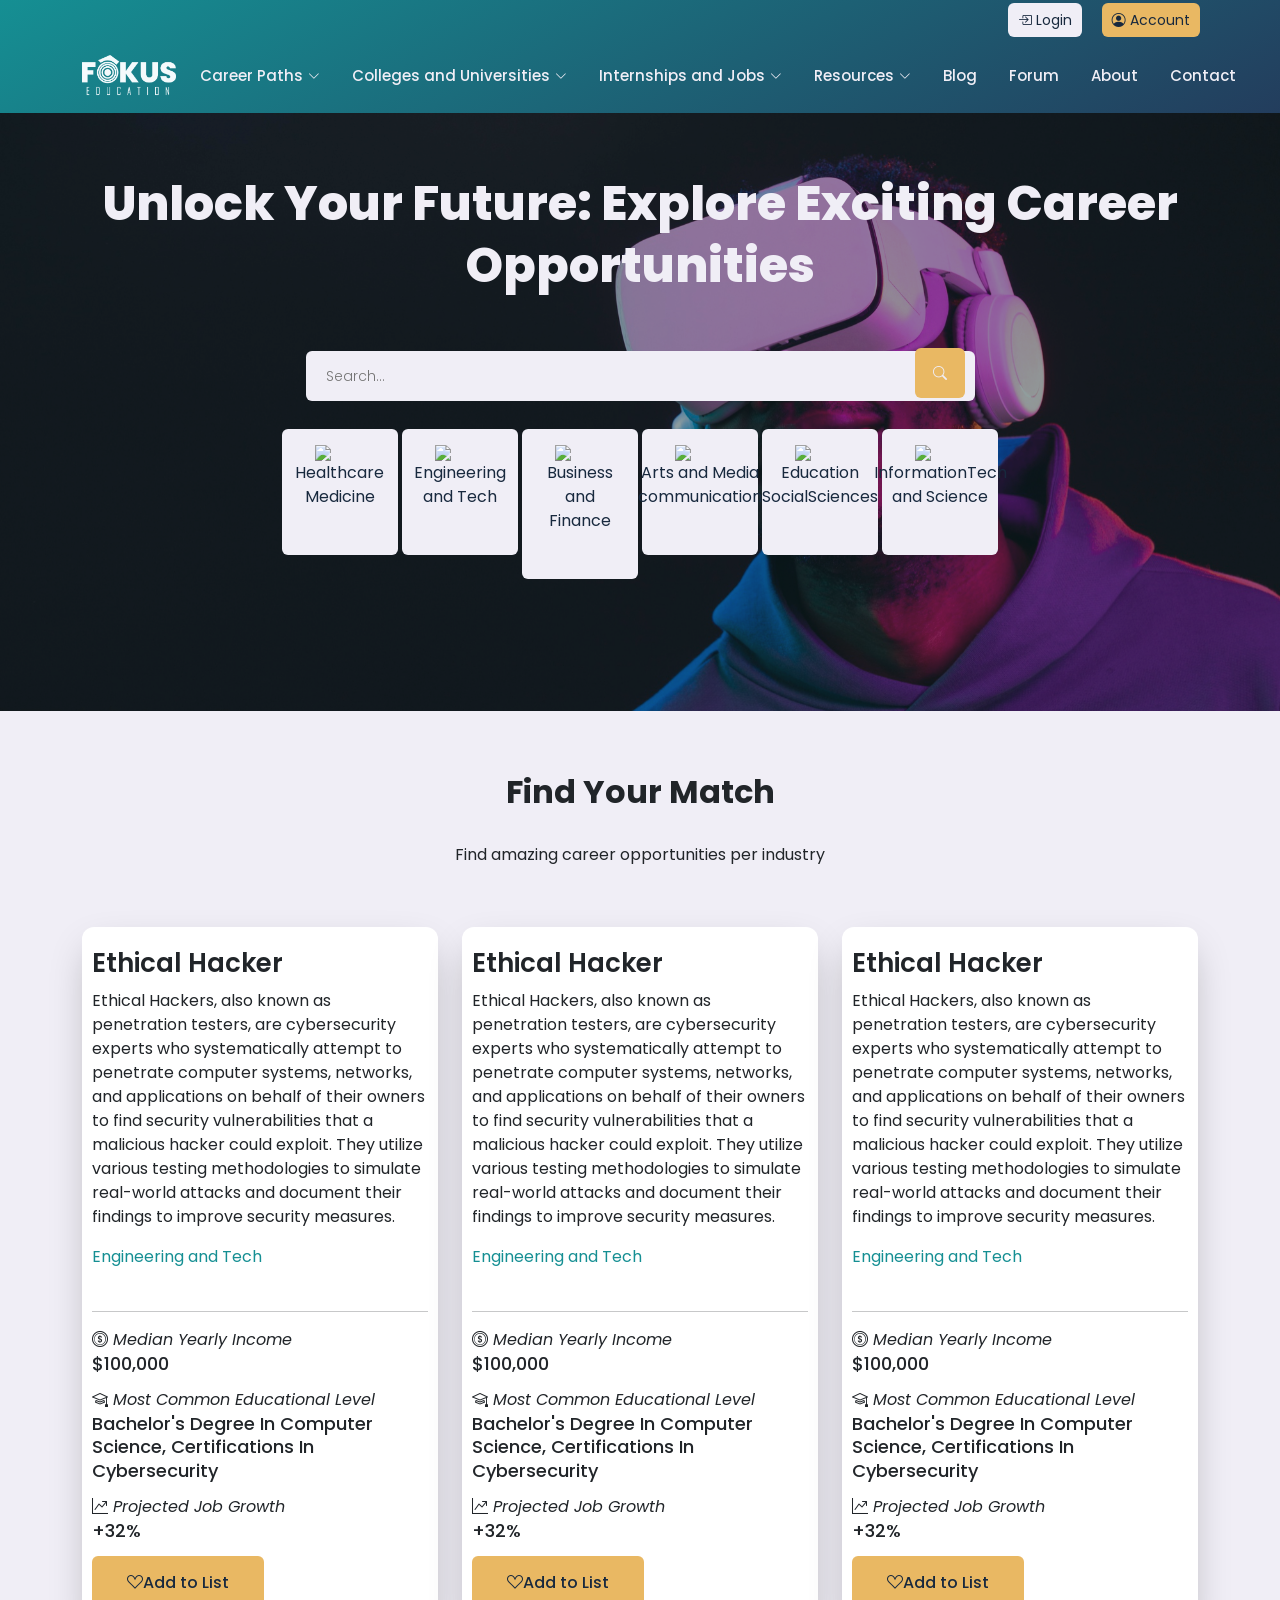
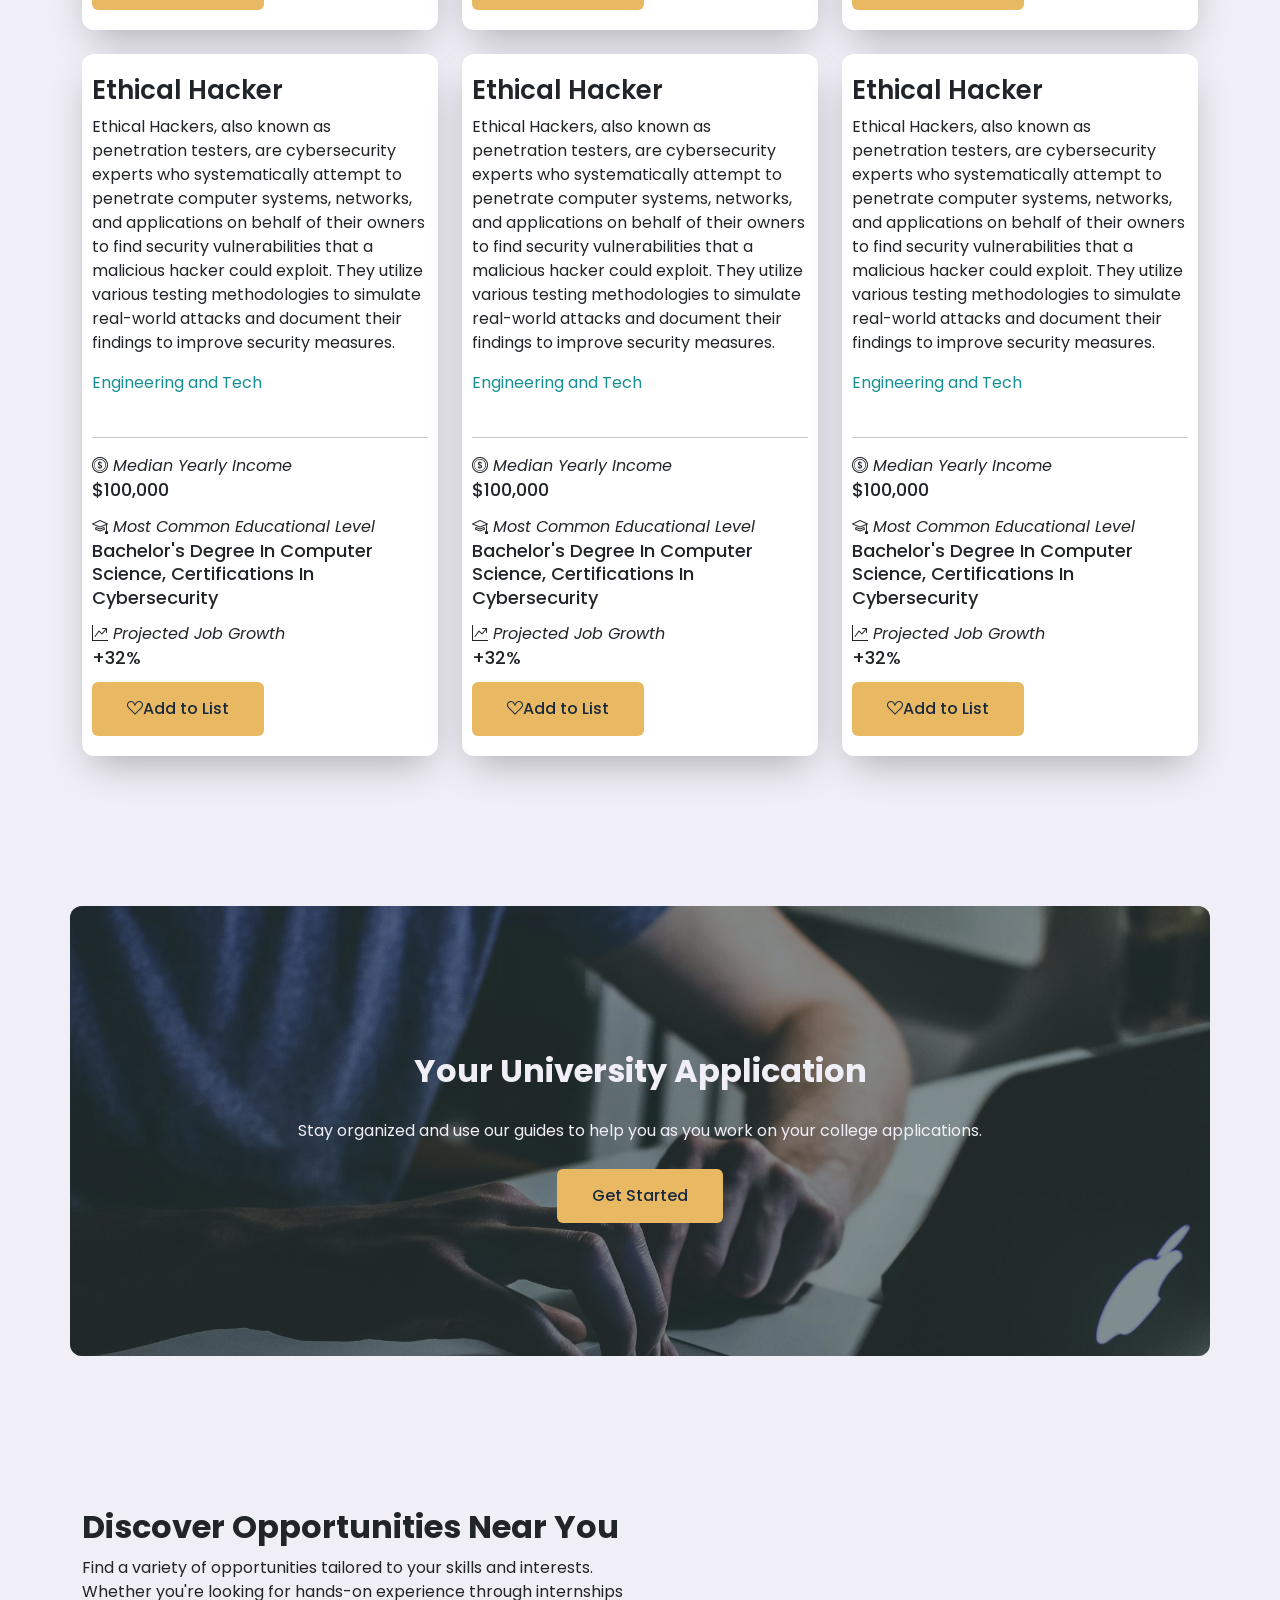
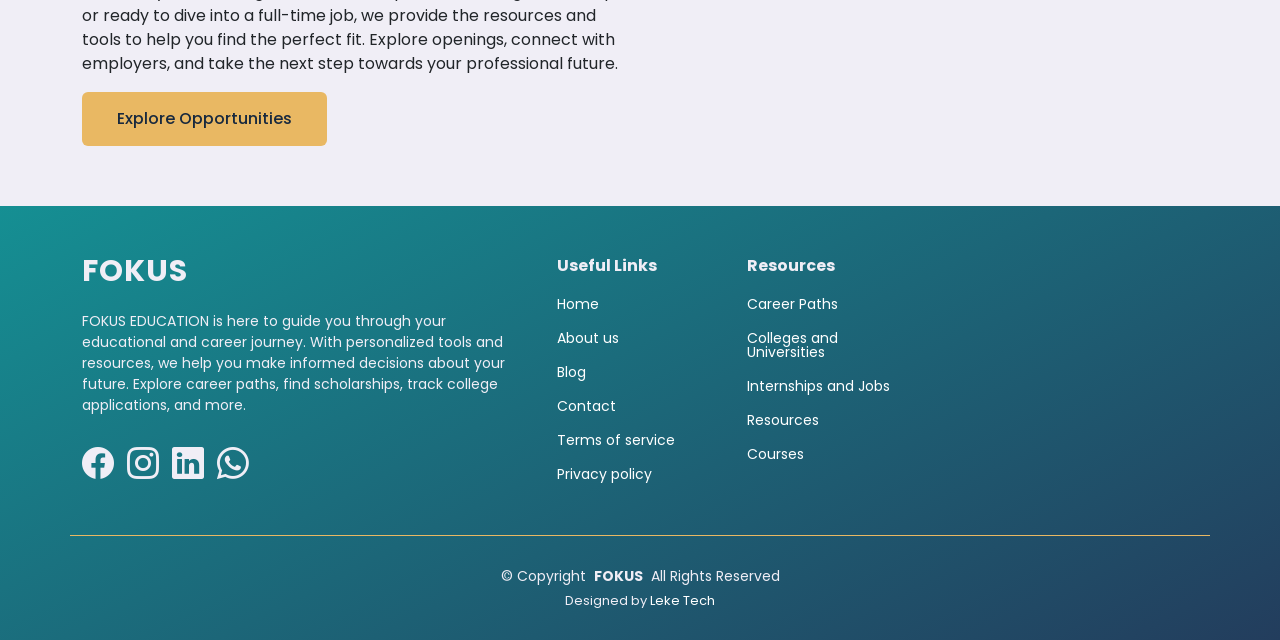
==== fokus-edu/explore-career-paths.html @ d3123083 "Add files via upload" ====
<!doctype html>
<html lang="en">
  <head>
    <meta charset="utf-8">
    <meta name="viewport" content="width=device-width, initial-scale=1">
    <title>Explore Careers - Fokus Education</title>
    <link href="https://cdn.jsdelivr.net/npm/bootstrap@5.2.3/dist/css/bootstrap.min.css" rel="stylesheet" integrity="sha384-rbsA2VBKQhggwzxH7pPCaAqO46MgnOM80zW1RWuH61DGLwZJEdK2Kadq2F9CUG65" crossorigin="anonymous">

    <!-- Option 1: Include in HTML -->
    <link rel="stylesheet" href="https://cdn.jsdelivr.net/npm/bootstrap-icons@1.3.0/font/bootstrap-icons.css">

     <!-- Favicons -->
    <link href="assets/img/favicon.png" rel="icon">

     <!-- Main CSS File -->
    <link href="assets/css/main.css" rel="stylesheet">

  </head>
  <body class="index-page">
    <header  class=" header">

        <div class="topbar container ">
            
              <div class="top-menu d-none d-md-flex align-items-center">
                <a href="login.html" class="login"><i class="bi bi bi-box-arrow-in-right"></i> Login</a>
                <a href="login.html" class="account"><i class="bi bi-person-circle"></i> Account</a>
              </div>
            
        </div><!-- End Top Bar -->

        <div class="branding d-flex align-items-center">
            <div class="container d-flex align-items-center position-relative justify-content-between ">
                <a class="navbar-brand logo" href="index.html">
                    <img src="assets/img/logo.png" alt="Logo"   class="d-inline-block align-text-top"> 
                </a>

                <nav id="navmenu" class="navmenu">
                    <ul>
                      <li class="dropdown"><a href="career-paths.html"><span>Career Paths</span> <i class="bi bi-chevron-down toggle-dropdown"></i></a>
                        <ul>
                          <li class="dropdown"><a href="explore-career-paths.html"><span>Explore Careers</span></a>
                           
                          </li>
                          <li class="dropdown"><a href="career-assesment.html"><span>Personalized Career Assessment</span> </a>
                            
                          </li>
          
                        </ul>
                      </li>
          
                      <li class="dropdown"><a href="universities.html"><span>Colleges and Universities</span> <i class="bi bi-chevron-down toggle-dropdown"></i></a>
                        <ul>
                          <li class="dropdown"><a href="search-universities.html"><span>Search Universities</span></a>
                          </li>
                          <li class="dropdown"><a href="uni-planing.html"><span>University Planning</span> </a>
                          </li>
                          <li class="dropdown"><a href="#"><span>University Quiz</span> <i class="bi bi-chevron-down toggle-dropdown"></i></a>
                          </li>
                        </ul>
                      </li>
                      
                      <li class="dropdown"><a href="internships-jobs.html"><span>Internships and Jobs</span> <i class="bi bi-chevron-down toggle-dropdown"></i></a>
                        <ul>
                          <li class="dropdown"><a href="internships.html"><span>Internship Opportunities</span> <i class="bi bi-chevron-down toggle-dropdown"></i></a>
                            <ul>
                             
                              <li><a href="#">Application Guidelines</a></li>
                              
                            </ul>
                          </li>
                          <li class="dropdown"><a href="jobs.html"><span>Job Placements</span> <i class="bi bi-chevron-down toggle-dropdown"></i></a>
                            <ul>
                              
                              <li><a href="#">Application Guidelines</a></li>
                            </ul>
                          </li>
                          <li class="dropdown"><a href="resume-builder.html"><span>Resume Building</span> <i class="bi bi-chevron-down toggle-dropdown"></i></a>
                            <ul>
                              <li><a href="resume-templates.html">Resume Templates</a></li>
                              <li><a href="#">Resume Tips</a></li>
                            </ul>
                          </li>
                          <li class="dropdown"><a href="#"><span>Cover Letter Building</span> <i class="bi bi-chevron-down toggle-dropdown"></i></a>
                            <ul>
                              <li><a href="#">Cover Letter Templates</a></li>
                              <li><a href="#">Cover Letter Tips</a></li>
                            </ul>
                          </li>
          
                        </ul>
                      </li>
          
                      <li class="dropdown"><a href="ressources.html"><span>Resources</span> <i class="bi bi-chevron-down toggle-dropdown"></i></a>
                        <ul>
                          <li class="dropdown"><a href="search-scholarships.html"><span>Scholarships</span> </a>
                           
                          </li>
                          <li class="dropdown"><a href="#"><span>Skill Development</span> <i class="bi bi-chevron-down toggle-dropdown"></i></a>
                            <ul>
                              <li><a href="#">Courses</a></li>
                              <li><a href="#">Interview Preparation</a></li>
                            </ul>
                          </li>
                          <li class="dropdown"><a href="#"><span>International Exam Support</span> <i class="bi bi-chevron-down toggle-dropdown"></i></a>
                            <ul>
                              <li><a href="#">SAT</a></li>
                              <li><a href="#">TOEFL</a></li>
                              <li><a href="#">Other Exams</a></li>
                              <li><a href="#">Preparation Ressources</a></li>
                            </ul>
                          </li>
                          <li class="dropdown"><a href="#"><span>Articles and Guides</span> <i class="bi bi-chevron-down toggle-dropdown"></i></a>
                            <ul>
                              <li><a href="#">Educational Articles</a></li>
                              <li><a href="#">Career Guides</a></li>
                            </ul>
                          </li>
                          <li><a href="#">Video Tutorials</a></li>
                          
                        </ul>
                      </li>
          
                      <li><a href="blog.html">Blog</a></li>
                      <li><a href="forum.html">Forum</a></li>
                      <li><a href="about.html">About</a></li>
                      <li><a href="contact.html">Contact</a></li>
                    </ul>
                    <i class="mobile-nav-toggle d-xl-none bi bi-list"></i>
                  </nav>
            </div>
        </div>
         
    </header>

    <main class="main">
        <section class="other-hero-section">
            <div class="container">
                <h1>Unlock Your Future: Explore Exciting Career Opportunities</h1>
                 <!-- search -->
              <div class="container mt-4"> 
                <div class="row d-flex justify-content-center "> 
                  <div class="col-md-9"> 
                    <div class=" p-4 mt-3"> 
                      

                       <div class="d-flex justify-content-center px-5"> 
                        <div class="search"> 
                          <input type="text" class="search-input" placeholder="Search..." name=""> 
                          <a href="#" class="search-icon"> 
                            <i class="bi bi-search"></i>
                          </a> 
                        </div> 
                      </div> 

                      <div class="row mt-4 g-1 px-4 mb-5  " > 
                        <div class="col-md-2">
                          <div class="card-inner p-3 d-flex flex-column align-items-center card-category">
                             <img src="/assets/img/health.png" width="50"> 
                             <p >Healthcare Medicine </p>
                            </div> 
                        </div> 

                        <div class="col-md-2" > 
                            <div class="card-inner p-3 d-flex flex-column align-items-center card-category" > 
                              <img src="/assets/img/engineering.png" width="50"> 
                              <p >Engineering and Tech</p>
                            </div> 
                        </div> 

                        <div class="col-md-2"> 
                            <div class="card-inner p-3 d-flex flex-column align-items-center card-category">
                              <img src="/assets/img/stats.png" width="50"> 
                              <p >Business and Finance</p>
                            </div> 
                        </div> 

                        <div class="col-md-2">
                             <div class="card-inner p-3 d-flex flex-column align-items-center card-category"> 
                              <img src="/assets/img/paint.png" width="50"> 
                              <p >Arts and Media communication</p>
                              </div> 
                        </div> 

                        <div class="col-md-2"> 
                              <div class="card-inner p-3 d-flex flex-column align-items-center card-category">
                                <img src="/assets/img/school.png" width="50"> 
                                <p >Education SocialSciences</p> 
                              </div> 
                        </div> 

                        <div class="col-md-2"> 
                              <div class="card-inner p-3 d-flex flex-column align-items-center card-category">
                                 <img src="/assets/img/system-integration.png" width="50"> 
                                 <p >InformationTech and Science</p>
                                  
                              </div> 
                        </div> 

                      </div> 
                    </div> 
                  </div> 

                </div> 
              </div>

                  <!-- search form end -->
 
                
            </div>
        </section>

        

        <section class="services">
            <div class="container">
                <div class="section-head ">
                    <h2>Find your Match</h2>
        <p>Find amazing career opportunities per industry</p>
                </div>
            </div>
            <div class="container">
                <div class="row gy-4">
                    <div class="col-lg-4 col-md-6 ">
                        <div class="career-card">
                            <div>
                                <h3>Ethical Hacker</h3>
                                <p>Ethical Hackers, also known as penetration testers, are cybersecurity experts who systematically attempt to penetrate computer systems, networks, and applications on behalf of their owners to find security vulnerabilities that a malicious hacker could exploit. They utilize various testing methodologies to simulate real-world attacks and document their findings to improve security measures.</p>
                                <div class="tag text-muted"><p><a href="#"> Engineering and Tech </a></p></div>
                             </div>
                             <hr>
                             <div >
                                <i class="bi bi-coin"><span> Median Yearly Income</span></i>
                                <h4>$100,000</h4>
                                <i class="bi bi-mortarboard"><span> Most Common Educational Level</span></i>
                                <h4>Bachelor's Degree in Computer Science, certifications in cybersecurity</h4>
                                <i class="bi bi-graph-up-arrow"><span> Projected Job Growth</span></i>
                                <h4>+32%</h4>
                                <a href="#" class="btn btn-primary"><i class="bi bi-suit-heart"></i>Add to List </a>
                                
                              </div>
                           
                        </div>
                    </div>

                    <div class="col-lg-4 col-md-6 ">
                        <div class="career-card">
                            <div>
                                <h3>Ethical Hacker</h3>
                                <p>Ethical Hackers, also known as penetration testers, are cybersecurity experts who systematically attempt to penetrate computer systems, networks, and applications on behalf of their owners to find security vulnerabilities that a malicious hacker could exploit. They utilize various testing methodologies to simulate real-world attacks and document their findings to improve security measures.</p>
                                <div class="tag text-muted"><p><a href="#"> Engineering and Tech </a></p></div>
                             </div>
                             <hr>
                             <div >
                                <i class="bi bi-coin"><span> Median Yearly Income</span></i>
                                <h4>$100,000</h4>
                                <i class="bi bi-mortarboard"><span> Most Common Educational Level</span></i>
                                <h4>Bachelor's Degree in Computer Science, certifications in cybersecurity</h4>
                                <i class="bi bi-graph-up-arrow"><span> Projected Job Growth</span></i>
                                <h4>+32%</h4>
                                <a href="#" class="btn btn-primary"><i class="bi bi-suit-heart"></i>Add to List </a>
                                
                              </div>
                           
                        </div>
                    </div>

                    <div class="col-lg-4 col-md-6 ">
                        <div class="career-card">
                            <div>
                                <h3>Ethical Hacker</h3>
                                <p>Ethical Hackers, also known as penetration testers, are cybersecurity experts who systematically attempt to penetrate computer systems, networks, and applications on behalf of their owners to find security vulnerabilities that a malicious hacker could exploit. They utilize various testing methodologies to simulate real-world attacks and document their findings to improve security measures.</p>
                                <div class="tag text-muted"><p><a href="#"> Engineering and Tech </a></p></div>
                             </div>
                             <hr>
                             <div >
                                <i class="bi bi-coin"><span> Median Yearly Income</span></i>
                                <h4>$100,000</h4>
                                <i class="bi bi-mortarboard"><span> Most Common Educational Level</span></i>
                                <h4>Bachelor's Degree in Computer Science, certifications in cybersecurity</h4>
                                <i class="bi bi-graph-up-arrow"><span> Projected Job Growth</span></i>
                                <h4>+32%</h4>
                                <a href="#" class="btn btn-primary"><i class="bi bi-suit-heart"></i>Add to List </a>
                                
                              </div>
                           
                        </div>
                    </div>

                    <div class="col-lg-4 col-md-6 ">
                        <div class="career-card">
                            <div>
                                <h3>Ethical Hacker</h3>
                                <p>Ethical Hackers, also known as penetration testers, are cybersecurity experts who systematically attempt to penetrate computer systems, networks, and applications on behalf of their owners to find security vulnerabilities that a malicious hacker could exploit. They utilize various testing methodologies to simulate real-world attacks and document their findings to improve security measures.</p>
                                <div class="tag text-muted"><p><a href="#"> Engineering and Tech </a></p></div>
                             </div>
                             <hr>
                             <div >
                                <i class="bi bi-coin"><span> Median Yearly Income</span></i>
                                <h4>$100,000</h4>
                                <i class="bi bi-mortarboard"><span> Most Common Educational Level</span></i>
                                <h4>Bachelor's Degree in Computer Science, certifications in cybersecurity</h4>
                                <i class="bi bi-graph-up-arrow"><span> Projected Job Growth</span></i>
                                <h4>+32%</h4>
                                <a href="#" class="btn btn-primary"><i class="bi bi-suit-heart"></i>Add to List </a>
                                
                              </div>
                           
                        </div>
                    </div>

                    <div class="col-lg-4 col-md-6 ">
                        <div class="career-card">
                            <div>
                                <h3>Ethical Hacker</h3>
                                <p>Ethical Hackers, also known as penetration testers, are cybersecurity experts who systematically attempt to penetrate computer systems, networks, and applications on behalf of their owners to find security vulnerabilities that a malicious hacker could exploit. They utilize various testing methodologies to simulate real-world attacks and document their findings to improve security measures.</p>
                                <div class="tag text-muted"><p><a href="#"> Engineering and Tech </a></p></div>
                             </div>
                             <hr>
                             <div >
                                <i class="bi bi-coin"><span> Median Yearly Income</span></i>
                                <h4>$100,000</h4>
                                <i class="bi bi-mortarboard"><span> Most Common Educational Level</span></i>
                                <h4>Bachelor's Degree in Computer Science, certifications in cybersecurity</h4>
                                <i class="bi bi-graph-up-arrow"><span> Projected Job Growth</span></i>
                                <h4>+32%</h4>
                                <a href="#" class="btn btn-primary"><i class="bi bi-suit-heart"></i>Add to List </a>
                                
                              </div>
                           
                        </div>
                    </div>

                    <div class="col-lg-4 col-md-6 ">
                        <div class="career-card">
                            <div>
                                <h3>Ethical Hacker</h3>
                                <p>Ethical Hackers, also known as penetration testers, are cybersecurity experts who systematically attempt to penetrate computer systems, networks, and applications on behalf of their owners to find security vulnerabilities that a malicious hacker could exploit. They utilize various testing methodologies to simulate real-world attacks and document their findings to improve security measures.</p>
                                <div class="tag text-muted"><p><a href="#"> Engineering and Tech </a></p></div>
                             </div>
                             <hr>
                             <div >
                                <i class="bi bi-coin"><span> Median Yearly Income</span></i>
                                <h4>$100,000</h4>
                                <i class="bi bi-mortarboard"><span> Most Common Educational Level</span></i>
                                <h4>Bachelor's Degree in Computer Science, certifications in cybersecurity</h4>
                                <i class="bi bi-graph-up-arrow"><span> Projected Job Growth</span></i>
                                <h4>+32%</h4>
                                <a href="#" class="btn btn-primary"><i class="bi bi-suit-heart"></i>Add to List </a>
                                
                              </div>
                           
                        </div>
                    </div>

                </div>
            </div>
        </section>

        <section class="call-to-action-2">
          <div class="container">
              <div class="row justify-content-center align-items-center">
                  <div class="col-lg-12 col-md-12 col-sm-12 text-center">
                      <h2>Your University Application</h2>
                      <p>Stay organized and use our guides to help you as you work on your college applications.</p>
                      <a class="btn btn-primary" href="#" >Get Started</a>

                  </div>
              </div>

          </div>
      </section>

       
        <section class="about-section">
            <div class="container">
                <div class="row gy-4 who-we-are">
                    
                    <div class="col-lg-6">
                        <h2>Discover opportunities near you</h2>
                        <p>Find a variety of opportunities tailored to your skills and interests. Whether you're looking for hands-on experience through internships or ready to dive into a full-time job, we provide the resources and tools to help you find the perfect fit. Explore openings, connect with employers, and take the next step towards your professional future.
                          </p>

                          
                        <div class="d-flex">
                            <a class="btn-primary" href="#" >Explore Opportunities</a>
                        </div>
                    </div>

                    <div class="col-lg-6 mt-4 side-img">
                        
                        <img src="/assets/img/Visionary technology-pana.svg" class="img-fluid img-career" alt="">
                        
                    </div>
                </div>

            </div>
        </section>


    </main>


    <footer id="footer" class="footer">

        <div class="container footer-top">
          <div class="row gy-4">
            <div class="col-lg-5 col-md-12 footer-about">
              <a href="index.html" class="logo d-flex align-items-center">
                <span class="sitename">FOKUS</span>
              </a>
              <p>FOKUS EDUCATION is here to guide you through your educational and career journey. With personalized tools and resources, we help you make informed decisions about your future. Explore career paths, find scholarships, track college applications, and more.</p>
              <div class="social-links d-flex mt-4">
                
                <a href=""><i class="bi bi-facebook"></i></a>
                <a href=""><i class="bi bi-instagram"></i></a>
                <a href=""><i class="bi bi-linkedin"></i></a>
                <a href=""><i class="bi bi-whatsapp"></i></a>
              </div>
            </div>
    
            <div class="col-lg-2 col-6 footer-links">
              <h4>Useful Links</h4>
              <ul>
                <li><a href="#">Home</a></li>
                <li><a href="#">About us</a></li>
                <li><a href="#">Blog</a></li>
                <li><a href="#">Contact</a></li>
                <li><a href="#">Terms of service</a></li>
                <li><a href="#">Privacy policy</a></li>
              </ul>
            </div>
    
            <div class="col-lg-2 col-6 footer-links">
              <h4>Resources</h4>
              <ul>
                <li><a href="#">Career Paths</a></li>
                <li><a href="#">Colleges and Universities</a></li>
                <li><a href="#">Internships and Jobs</a></li>
                <li><a href="#">Resources</a></li>
                <li><a href="#">Courses</a></li>
              </ul>
            </div>
    
          </div>
        </div>
    
        <div class="container copyright text-center mt-4">
          <p>© <span>Copyright</span> <strong class="px-1 sitename">FOKUS</strong> <span>All Rights Reserved</span></p>
          <div class="credits">
           
            Designed by <a href="https://leke-tech.com/" >Leke Tech</a>
          </div>
        </div>
    
      </footer>
    
      <!-- Scroll Top -->
      <a href="#" id="scroll-top" class="scroll-top d-flex align-items-center justify-content-center"><i class="bi bi-arrow-up-short"></i></a>

    <!--     BOOTSTRAP JAVASCRIPT      -->

    <script src="https://cdn.jsdelivr.net/npm/@popperjs/core@2.11.6/dist/umd/popper.min.js" integrity="sha384-oBqDVmMz9ATKxIep9tiCxS/Z9fNfEXiDAYTujMAeBAsjFuCZSmKbSSUnQlmh/jp3" crossorigin="anonymous"></script>
    <script src="https://cdn.jsdelivr.net/npm/bootstrap@5.2.3/dist/js/bootstrap.min.js" integrity="sha384-cuYeSxntonz0PPNlHhBs68uyIAVpIIOZZ5JqeqvYYIcEL727kskC66kF92t6Xl2V" crossorigin="anonymous"></script>
    <script src="https://cdn.jsdelivr.net/npm/bootstrap@5.2.3/dist/js/bootstrap.bundle.min.js" integrity="sha384-kenU1KFdBIe4zVF0s0G1M5b4hcpxyD9F7jL+jjXkk+Q2h455rYXK/7HAuoJl+0I4" crossorigin="anonymous"></script>


    <script src="js/script.js"></script>

  </body>
</html>
---- fokus-edu/assets/css/main.css ----
@import url('https://fonts.googleapis.com/css2?family=PT+Serif&family=Poppins:wght@300;400;500;600&display=swap');

:root{
    
    /* colors 

    --primary-color-hue: 180;
    --dark-color-lightness: 20%;
    --light-color-lightness: 95%;
    --white-color-lightness: 100%;
    
    */

    --color-white: hsl(252, 30%, 100%);
    --color-light: hsl(252, 30%, 95%);
    --color-gray: hsl(180, 15%, 65%);
    --color-primary: hsl(182, 75%, 33%);
    --color-secondary: hsl(38, 75%, 65%);
    --color-success: hsl(120, 95%, 65%);
    --color-danger: hsl(0, 95%, 70%);
    --color-dark: #18293e;
    --color-black: hsl(172, 29%, 10%);
    --color-gradient: linear-gradient(153deg, rgba(21,143,147,1) 0%, rgba(35,61,93,1) 100%);
   

    --border-radius: 6px;
    --card-border-radius: 12px;
    --btn-padding:0.6rem 2rem;
    --search-padding:0.6rem 1rem;
    --card-padding: 1rem;

    /* typography */

    --ff-poppins: "Poppins", sans-serif;

    --fs-1: 32px;
    --fs-2: 26px;
    --fs-3: 22px;
    --fs-4: 18px;
    --fs-5: 15px;
    --fs-6: 14px;

    --fw-700: 700;
    --fw-600: 600;
    --fw-500: 500;

    /* transition */

    --transition: 0.25s ease-in-out;
    
}

*, *::before, *::after {
    margin: 0;
    padding: 0;
    outline: 0;
    box-sizing: border-box;
    text-decoration: none;
    list-style: none;
    border: none;
}

::-webkit-scrollbar { width: 10px; }
::-webkit-scrollbar-track { background: var(--color-white); }
::-webkit-scrollbar-thumb { background: var(--color-gray); }

a {
    color: var(--color-white);
    text-decoration: none;
    transition: var(--transition);
  }
  
  a:hover {
    color: var(--color-primary);
    text-decoration: none;
  }
  
  h1{
    font-weight: 800;
    line-height: 1.3;
    text-transform: capitalize;
    color: var(--color-light);
  }
  h2{
    font-weight: 700;
    line-height: 1.3;
    text-transform: capitalize;
    
  }
  h3{
    font-size: 26px;
    font-weight: 600;
    line-height: 1.3;
    text-transform: capitalize; 
  }
  h4{
    font-size: 18px;
    font-weight: 500;
    line-height: 1.3;
    text-transform: capitalize;
    padding-bottom: 5px;
    
  }

body {
    font-family: 'Poppins', sans-serif;
    background: var(--color-light);
}

/*--------------------------------------------------------------
# Global Header
--------------------------------------------------------------*/
.header {
    
    color: var(--color-light);
    transition: var(--transition);
    background: var(--color-primary);
    background: var(--color-gradient);
  }

  .topbar{
    display: flex;
    justify-content: right;
  }
  
  .login,
  .account{
    
    color: var(--color-dark);
    border-radius: var(--border-radius);
    padding: 10px;
    background-color: var(--color-light);
    line-height: 0;
    transition: var(--transition);
    margin: 10px;
    display: flex;
    align-items: center;  
  }

  .account{
    background-color: var(--color-secondary);
  }

  .login i,
  .account i{
    padding-right: 4px;
  }

  .login:hover,
  .account:hover{
    color: var(--color-dark);
    background-color: var(--color-secondary);
  }
  

  
  .header .topbar {
    height: 40px;
    padding: 0;
    font-size: 14px;
    transition: var(--transition);
  }
  
  .header .branding {
    min-height: 60px;
    padding: 10px 0;
  }
  
  .header .logo img {
    max-height: 42px;
    margin-right: 8px;
  }
  
  /*--------------------------------------------------------------
  # Navigation Menu
  --------------------------------------------------------------*/
  /* Desktop Navigation */
  @media (min-width: 1200px) {
    .navmenu {
      padding: 0;
    }
  
    .navmenu ul {
      margin: 0;
      padding: 0;
      display: flex;
      list-style: none;
      align-items: center;
    }
  
    .navmenu li {
      position: relative;
    }
  
    .navmenu>ul>li {
      white-space: nowrap;
      padding: 15px 14px;
    }
  
    .navmenu>ul>li:last-child {
      padding-right: 0;
    }
  
    .navmenu a,
    .navmenu a:focus {
      color: var(--color-light);
      font-size: 15px;
      padding: 0 2px;
      font-weight: 500;
      display: flex;
      align-items: center;
      justify-content: space-between;
      white-space: nowrap;
      transition: 0.3s;
      position: relative;
    }
  
    .navmenu a i,
    .navmenu a:focus i {
      font-size: 12px;
      line-height: 0;
      margin-left: 5px;
      transition: var(--transition);
    }
  
    .navmenu a:hover:before,
    .navmenu li:hover>a:before,
    .navmenu .active:before {
      visibility: visible;
      width: 100%;
    }
  
    .navmenu li:hover>a,
    .navmenu .active,
    .navmenu .active:focus {
      color: var(--color-secondary);
    }
  
    .navmenu .dropdown ul {
      margin: 0;
      padding: 10px 0;
      background: var(--color-dark);
      display: block;
      position: absolute;
      visibility: hidden;
      left: 14px;
      top: 130%;
      opacity: 0;
      transition: var(--transition);
      border-radius: var(--border-radius);
      z-index: 99;
      box-shadow: 0px 0px 30px color-mix(in srgb, var(--color-dark), transparent 85%);
    }
  
    .navmenu .dropdown ul li {
      min-width: 200px;
    }
  
    .navmenu .dropdown ul a {
      padding: 10px 20px;
      font-size: 15px;
      text-transform: none;
      
    }
  
    .navmenu .dropdown ul a i {
      font-size: 12px;
    }
  
    .navmenu .dropdown ul a:hover,
    .navmenu .dropdown ul .active:hover,
    .navmenu .dropdown ul li:hover>a {
      color: var(--color-secondary);
    }
  
    .navmenu .dropdown:hover>ul {
      opacity: 1;
      top: 100%;
      visibility: visible;
    }
  
    .navmenu .dropdown .dropdown ul {
      top: 0;
      left: -50%;
      visibility: hidden;
    }
  
    .navmenu .dropdown .dropdown:hover>ul {
      opacity: 1;
      top: 0;
      left: -100%;
      visibility: visible;
    }
  }
  
  /* Mobile Navigation */
  @media (max-width: 1199px) {
    .mobile-nav-toggle {
      color: var(--color-light);
      font-size: 28px;
      line-height: 0;
      margin-right: 10px;
      cursor: pointer;
      transition: color 0.3s;
    }
  
    .navmenu {
      padding: 0;
      z-index: 999;
    }
  
    .navmenu ul {
      display: none;
      position: absolute;
      inset: 60px 20px 20px 20px;
      padding: 10px 0;
      margin: 0;
      border-radius: 6px;
      background-color: var(--color-dark);
      box-shadow: none;
      overflow-y: auto;
      transition: var(--transition);
      z-index: 99;
    }
  
    .navmenu a,
    .navmenu a:focus {
      color: var(--color-light);
      padding: 10px 20px;
      font-size: 17px;
      font-weight: 500;
      display: flex;
      align-items: center;
      justify-content: space-between;
      white-space: nowrap;
      transition: var(--transition);
    }
  
    .navmenu a i,
    .navmenu a:focus i {
      font-size: 12px;
      line-height: 0;
      margin-left: 5px;
      width: 30px;
      height: 30px;
      display: flex;
      align-items: center;
      justify-content: center;
      border-radius: 50%;
      transition: 0.3s;
      background-color: color-mix(in srgb, var(--color-light), transparent 90%);
    }
  
    .navmenu a i:hover,
    .navmenu a:focus i:hover {
      background-color: var(--color-secondary);
      color: var(--color-dark);
    }
  
    .navmenu a:hover,
    .navmenu .active,
    .navmenu .active:focus {
      color: var(--color-secondary);
    }
  
    .navmenu .active i,
    .navmenu .active:focus i {
      background-color: var(--color-secondary);
      color: var(--color-dark);
      transform: rotate(180deg);
    }
  
    .navmenu .dropdown ul {
      position: static;
      display: none;
      z-index: 99;
      padding: 10px 0;
      margin: 10px 20px;
      background-color: var(--color-dark);
      transition: all 0.5s ease-in-out;
    }
  
    .navmenu .dropdown ul ul {
      background-color: var(--color-light);
    }
  
    .navmenu .dropdown>.dropdown-active {
      display: block;
      background-color: var(--color-black);
      
    }
  
    .mobile-nav-active {
      overflow: hidden;
    }
  
    .mobile-nav-active .mobile-nav-toggle {
      color: var(--color-light);
      position: absolute;
      font-size: 32px;
      top: 15px;
      right: 15px;
      margin-right: 0;
      z-index: 999;
    }
  
    .mobile-nav-active .navmenu {
      position: fixed;
      overflow: hidden;
      inset: 0;
      transition: var(--transition);
    }
  
    .mobile-nav-active .navmenu>ul {
      display: block;
    }
    
  }
  

 /*--------------------------------------------------------------
# global section
--------------------------------------------------------------*/
section{
  padding: 60px 0;
  scroll-margin-top: 112px;
  overflow: clip;
}
.section-head {
    text-align: center;
    padding-bottom: 60px;
    position: relative; 
  }
  
  .section-head h2 {
    margin-bottom: 20px;
    padding-bottom: 10px;
  }
  .section-head p {
    max-width: 60%;
    left: 0;
  right: 0;
  bottom: 0;
  margin: auto;
  position: relative;
  }
.btn-primary{
    padding: 15px 35px;
    font-size: 16px;
    background-color: var(--color-secondary);
    border: none;
    border-radius: var(--border-radius);
    color: var(--color-dark);
    font-weight: 500;
    transition: var(--transition);
    display: inline-block;
}
.btn-primary:hover{
    background: var(--color-primary);
    background: var(--color-gradient);
    color: var(--color-light);
}

    /*--------------------------------------------------------------
# login section
--------------------------------------------------------------*/

.signup-section {
    padding: 7em 0;
    
}
.signup-cards{
    
    transition: var(--transition);
    box-shadow: 1px 9px 44px 0px rgba(0,0,0,0.13);
}
.signup-head{
    display: flex;
    justify-content: center;
    align-items: center;
}
.right-part{
    background: var(--color-gradient);
}
.right-part .text{
    color: var(--color-light);
}
.left-part{
    background-color: var(--color-white);
}
.social-icon{
    border: none;
    aspect-ratio: 1/1;
    width: 50px;
    border-radius: 50%;
    padding: 10px;
    background: var(--color-primary);
    margin-right: 5px;
}
.social-icon:hover{
    background: var(--color-secondary);
    
}

    /*--------------------------------------------------------------
# hero section
--------------------------------------------------------------*/


.hero-section{
    background-image: url(../img/about-2.jpg);
    box-shadow: inset 0 0 0 2000px rgba(19, 46, 49, 0.464);
    display: flex;
    justify-content: center;
    align-items: center;
    background-position: center;
    background-size: cover;
    min-height: 80vh;
}
.other-hero-section{
    background-image: url(../img/cover-img.jpg);
    box-shadow: inset 0 0 0 2000px rgba(19, 46, 49, 0.464);
    display: flex;
    justify-content: center;
    align-items: center;
    background-position: top;
    background-size: cover;
    min-height: 40vh;
}

.hero-section .container,
.other-hero-section{
    align-items: center;
    text-align: center;
    z-index: 10;
}
.hero-section p,
.other-hero-section p{
    color: var(--color-light);
    font-weight: 400;
    margin-bottom: 30px;
    
}

.hero-section h1,
.other-hero-section h1{
    font-size: 48px;
    margin-bottom: 20px;
}
@media (max-width: 960px) {
    .hero-section h1,
    .other-hero-section h1{
        font-size: 32px;
    }
    .section-head p {
        max-width: 100%;
      }
    
}



    /*--------------------------------------------------------------
# about section
--------------------------------------------------------------*/
.who-we-are{
    align-items: center;
}
.side-img{
    max-width: 100%;
    
}
.side-img img{
    max-width: 100%;
    border-radius: var(--card-border-radius);
}

    /*--------------------------------------------------------------
# call to action
--------------------------------------------------------------*/

.call-to-action{
    background-color: var(--color-primary);
    padding: 50px 30px;
    min-height: 50vh;
    display: flex;
    align-items: center;
    justify-content: center;
}
.call-to-action h2,
.call-to-action p{
    color: var(--color-light);
    padding-top: 10px;
    padding-bottom: 10px;
}

.call-to-action-2{
    display: flex;
    justify-content: center;
}
.call-to-action-2 .container{
    background-image: url(../img/blog-3.jpg);
    background-size: cover;
    box-shadow: inset 0 0 0 2000px rgba(19, 46, 49, 0.464);
    padding: 50px 30px;
    min-height: 50vh;
    
    border: none;
    border-radius: var(--card-border-radius);
    display: flex;
    align-items: center;
    justify-content: center;
    margin: 30px 0;
   
    
}
.call-to-action-2 h2,
.call-to-action-2 p{
    color: var(--color-light);
    padding-top: 10px;
    padding-bottom: 10px;
}
    /*--------------------------------------------------------------
# service
--------------------------------------------------------------*/
.feature-box{
    background-color: var(--color-white);
    padding: 20px 10px;
    border: none;
    border-radius: var(--card-border-radius);
    box-shadow: 0px 16px 40px -10px rgba(0,0,0,0.29);
    min-height: 450px;
    transition: var(--transition);
}
.service-box:hover{
    background-color: var(--color-secondary);
    
}
.service-box .icon{
    font-size: 46px;
    margin-bottom: 20px;
    width: 100%;
    color: var(--color-dark);
}
.service-box .icon:hover{
    color: var(--color-light);
    
}
.service-box a,
.career-card a{
    color: var(--color-dark);
}



.career-card .tag a{
    color: var(--color-primary);
    padding-bottom: 10px;
}
.career-card .tag{
    padding-bottom: 10px;
}

.service-box,
.career-card{
    background-color: var(--color-white);
    padding: 20px 10px;
    border: none;
    border-radius: var(--card-border-radius);
    box-shadow: 0px 16px 40px -10px rgba(0,0,0,0.29);
    min-height: 350px;
    transition: var(--transition);
}
.feature-box a{
    color: var(--color-dark);
    margin: 5px 10px;
    
}
.feature-box h3:hover{
    color: var(--color-primary);
}
.feature-box h3,
.feature-box p,
.feature-box h6{
    margin: 5px 10px;
}

.feature-box img{
    border-radius: var(--card-border-radius);
}

 /*--------------------------------------------------------------
  # career page
  --------------------------------------------------------------*/

.img-career{
    max-width: 500px;
  }

  /*--------------------------------------------------------------
  # search page
  --------------------------------------------------------------*/

  .search {
    width: 100%;
    margin-bottom: auto;
      margin-top: -10px;
      height: 50px;
      background-color: var(--color-light);
      padding: 10px;
      border-radius: var(--border-radius);
  }
  
  .search-input {
      color: var(--color-white);
      border: 0;
      outline: 0;
      background: none;
      width: 0;
      margin-top: 5px;
      caret-color: transparent;
      line-height: 20px;
      transition: var(--transition);
  }
  
  .search .search-input {
      padding: 0 10px;
      width: 100%;
      caret-color: var(--color-secondary);
      font-size: 14px;
      font-weight: 300;
      color: var(--color-dark);
      transition: width 0.4s linear;
  }
  
  
  .search-icon {
          height: 50px;
      width: 50px;
      float: right;
      display: flex;
      justify-content: center;
      align-items: center;
      color: var(--color-light);
      background-color: var(--color-secondary);
      font-size: 14px;
      bottom: 40px;
      position: relative;
      border-radius: var(--border-radius);
  }
  
  .search-icon:hover{
  
    color: var(--color-dark) !important;
  }
  
  .card-inner {
    position: relative;
    display: flex;
    flex-direction: column;
    min-width: 0;
    word-wrap: break-word;
    background-color: var(--color-light);
    background-clip: border-box;
    border: none;
    border-radius: var(--border-radius);
    border:none;
    cursor: pointer;
    transition: var(--transition);
}
.card-inner p {
    color: var(--color-dark);
}

.card-inner:hover{
   transform: scale(1.1);
   background-color: var(--color-secondary);
}


  /*--------------------------------------------------------------
  # internship
  --------------------------------------------------------------*/


.card-profile{
    display: flex; 
    flex-direction: row; 
    align-items: center; 
    gap: 10px;
  }
  .card-profile-img{
    border-radius: 50%; 
    overflow: hidden; 
    width: 50px; 
    aspect-ratio: 1;
    
  }
  .card-profile-img a img{
    max-width: 75px;
  }
  .card-link{
    color: var(--default-color);
    
  }

  /*--------------------------------------------------------------
  # resume
  --------------------------------------------------------------*/

  #resume {
    border: none;
    border-radius: var(--card-border-radius);
    padding: 20px;
    background-color: var(--color-white);
    box-shadow: 0 0 10px rgba(0, 0, 0, 0.1);
  }
  
  #resume img {
    max-width: 150px;
    margin-bottom: 20px;
    border-radius: var(--card-border-radius);
  }
  .form-group-rb{
    padding: 10px;
  }


  /*--------------------------------------------------------------
  # forum
  --------------------------------------------------------------*/


.forum .searchf{
    background-color: var(--color-white);
    width: 100%;
    height: 50px;
    padding: 2
    0px;
    border-radius: 6px;
}
.searchf .search-input {
    padding: 0 10px;
    width: 100%;
    caret-color: var(--color-secondary);
    font-size: 16px;
    font-weight: 400;
    color: var(--color-dark);
    transition: width 0.4s linear;
}
  
  .forum-side{
    visibility: hidden; 
    display: none; 
    width: 285px; 
    height: 801px; 
    margin: 0px; 
    float: none; 
    position: static; 
    inset: 85px auto auto;
  }
 
 .forum-card h4 a{
    color: var(--color-dark);
 }
 .forum-card h4 a:hover{
    color: var(--color-primary);

 }
 .a-primary{
    color: var(--color-dark);
 }
 .a-primary:hover{
    color: var(--color-primary);
 }
 

  /*--------------------------------------------------------------
  # Global Footer
  --------------------------------------------------------------*/
  .footer {
    
    color: var(--color-light);
    background: var(--color-primary);
    background: var(--color-gradient);
    font-size: 14px;
    position: relative;
  }
  
  .footer .footer-top {
    padding-top: 50px;
  }
  
  .footer .footer-about .logo {
    line-height: 1;
    margin-bottom: 25px;
  }
  
  .footer .footer-about .logo span {
    color: var(--color-light);
    font-size: 30px;
    font-weight: 700;
    letter-spacing: 1px;
  }
  
  .footer .footer-about p {
    font-size: 14px;
  }
  
  .footer .social-links a {
    display: flex;
    align-items: left;
    justify-content: left;
    width: 40px;
    font-size: 32px;
    color: var(--color-light);
    margin-right: 5px;
    transition: var(--transition);
  }
  
  .footer .social-links a:hover {
    color: var(--color-secondary);
  }
  
  .footer h4 {
    font-size: 16px;
    font-weight: bold;
    position: relative;
    padding-bottom: 12px;
  }
  
  .footer .footer-links {
    margin-bottom: 20px;
  }
  
  .footer .footer-links ul {
    list-style: none;
    padding: 0;
    margin: 0;
  }
  
  .footer .footer-links ul i {
    padding-right: 2px;
    font-size: 12px;
    line-height: 0;
  }
  
  .footer .footer-links ul li {
    padding: 10px 0;
    display: flex;
    align-items: center;
  }
  
  .footer .footer-links ul li:first-child {
    padding-top: 0;
  }
  
  .footer .footer-links ul a {
    
    display: inline-block;
    line-height: 1;
  }
  
  .footer .footer-links ul a:hover {
    color: var(--color-secondary);
  }
  
  .footer .copyright {
    padding-top: 30px;
    padding-bottom: 30px;
    border-top: 1px solid var(--color-secondary);
  }
  
  .footer .copyright p {
    margin-bottom: 0;
  }
  
  .footer .credits {
    margin-top: 4px;
    font-size: 13px;
  }

 
  .footer .credits a:hover {
    color: var(--color-secondary);
  }

  
/*--------------------------------------------------------------
# Scroll Top Button
--------------------------------------------------------------*/
.scroll-top {
    position: fixed;
    visibility: hidden;
    opacity: 0;
    right: 15px;
    bottom: -15px;
    z-index: 999;
    background-color: var(--color-secondary);
    width: 44px;
    height: 44px;
    border-radius: var(--border-radius);
    transition: all 0.4s;
  }
  
  .scroll-top i {
    font-size: 24px;
    color: var(--color-dark);
    line-height: 0;
  }
  
  .scroll-top:hover {
    background-color: var(--color-dark);
    color: var(--color-light);
  }
  
  .scroll-top.active {
    visibility: visible;
    opacity: 1;
    bottom: 15px;
  }
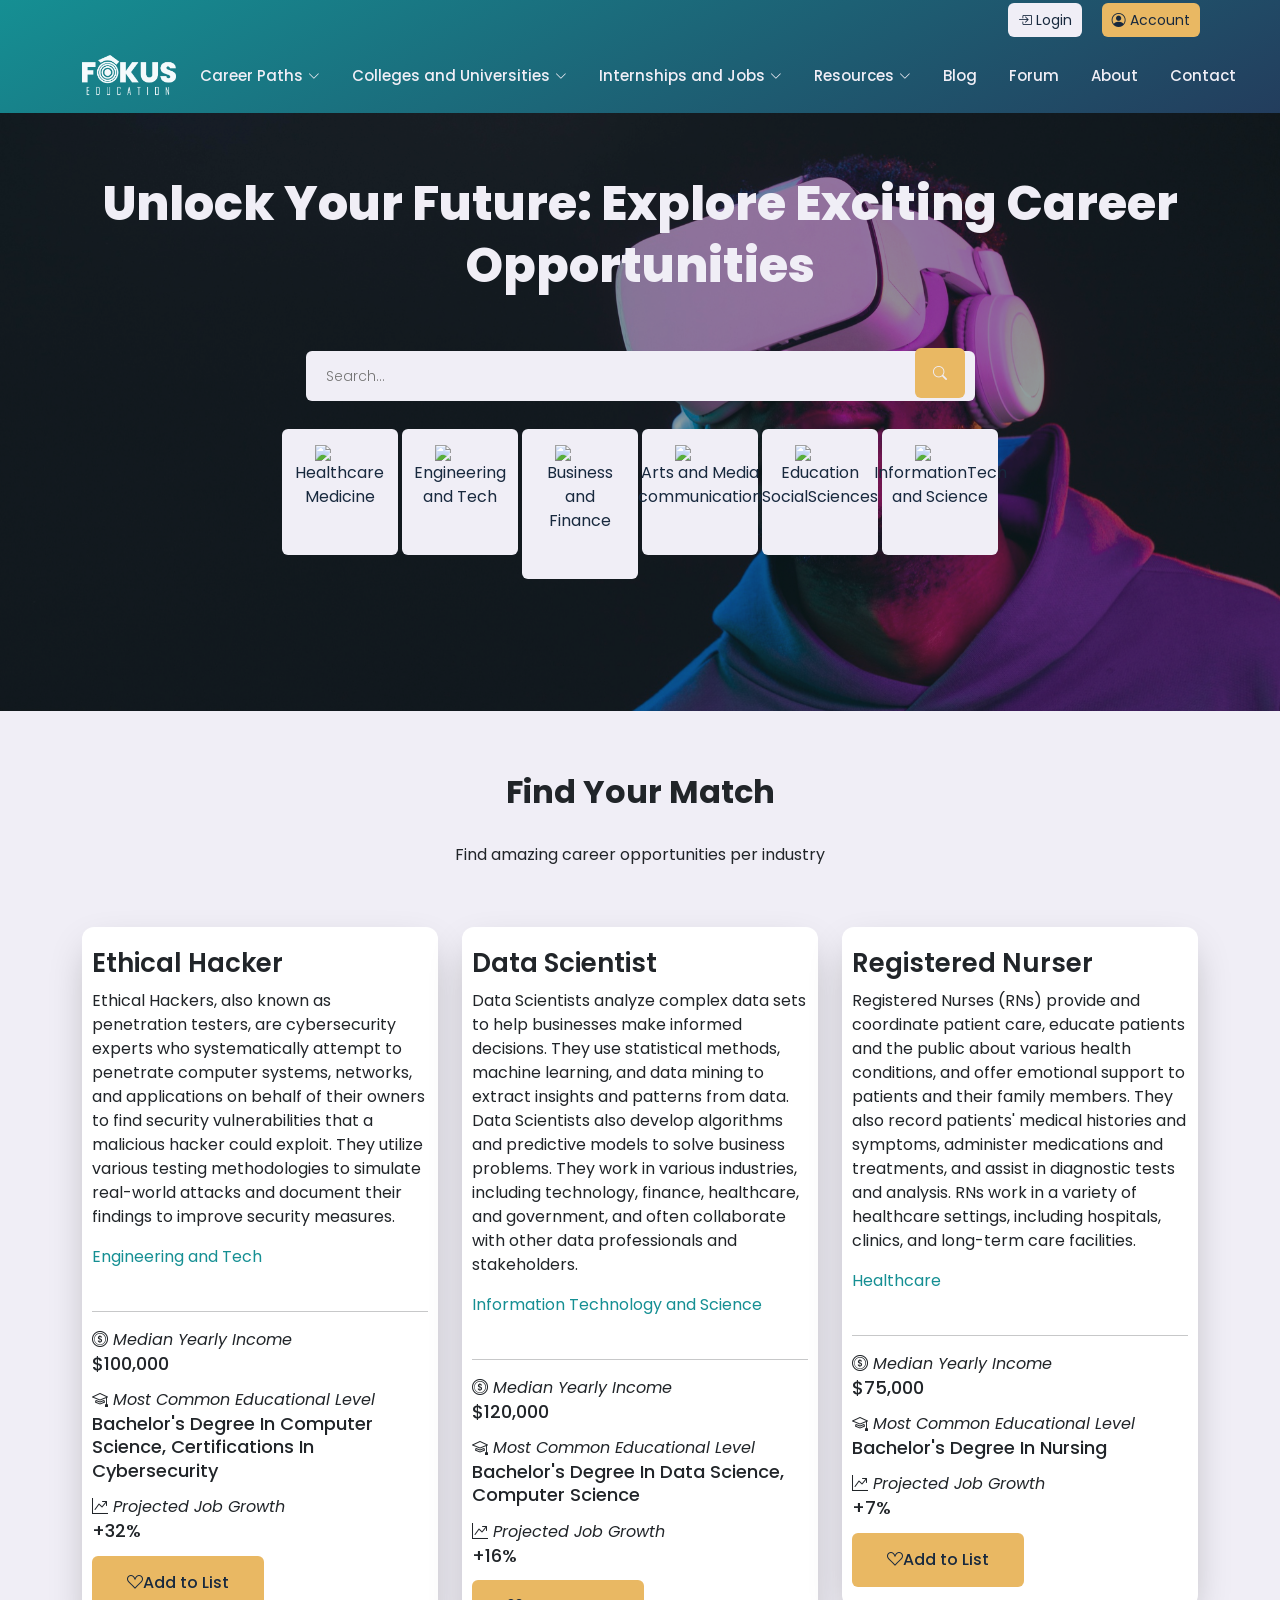
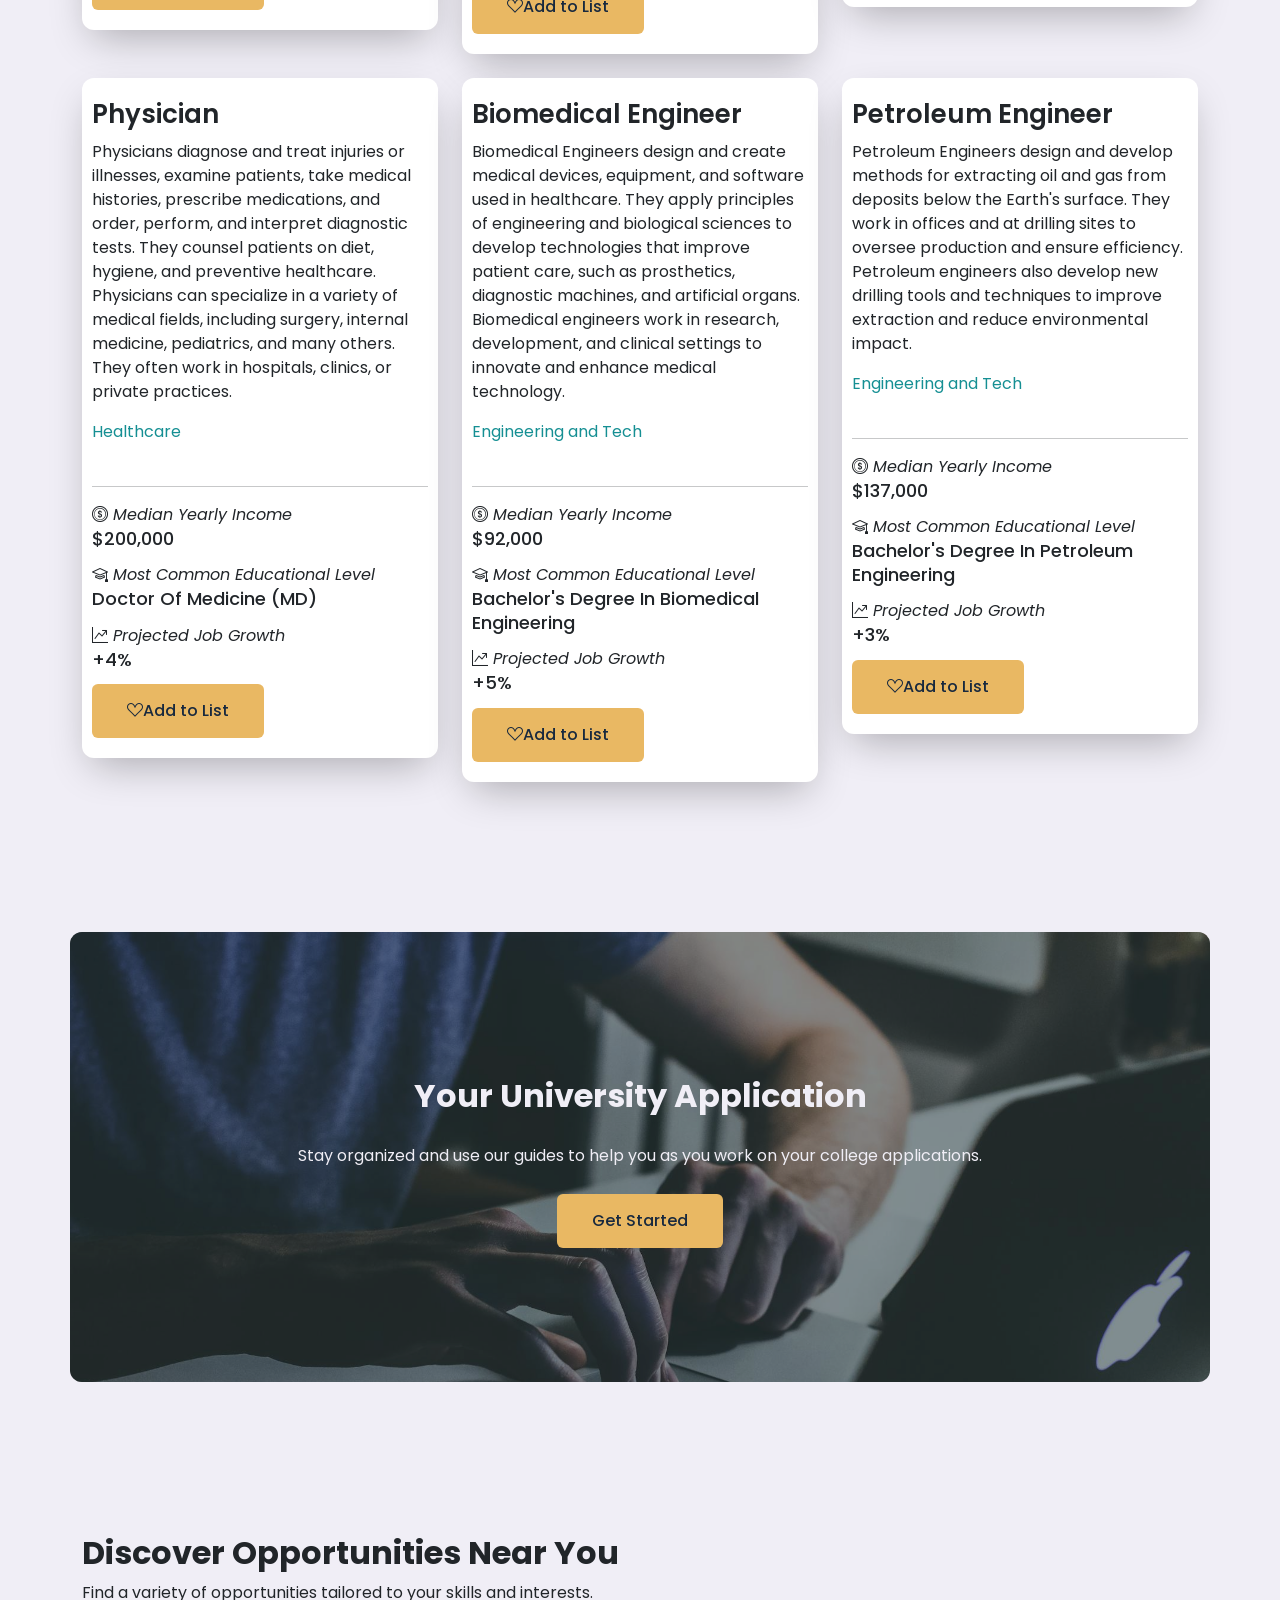
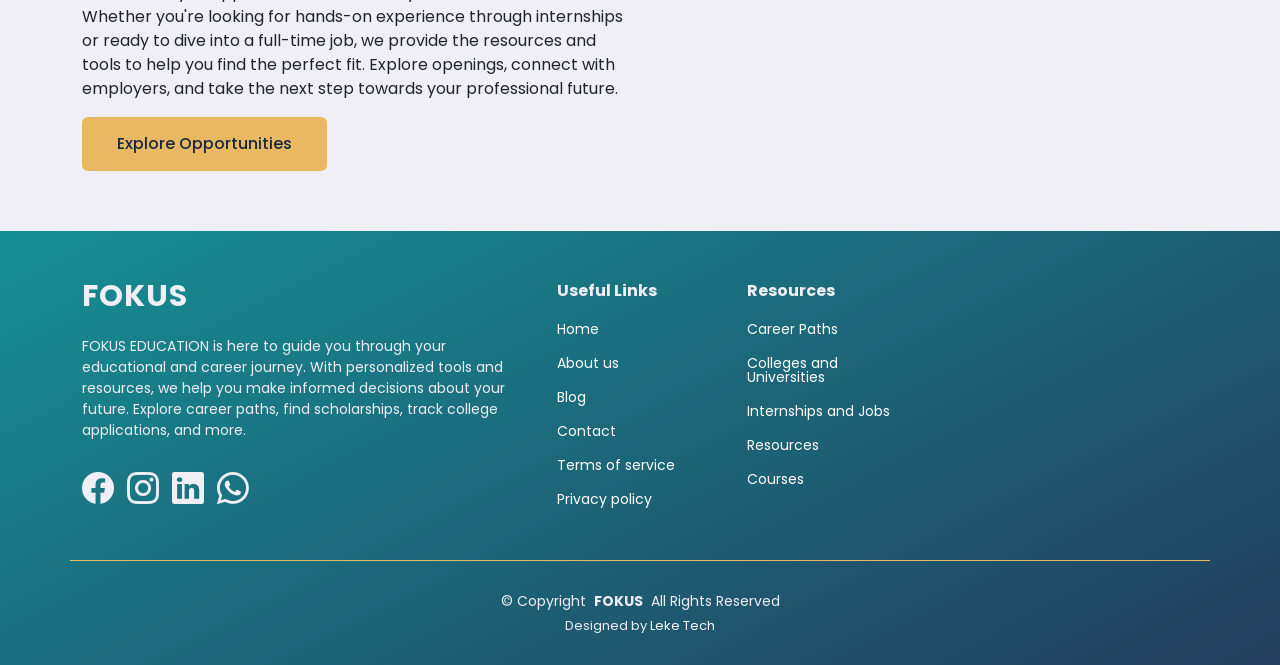
==== commit ceae9af5: "Add files via upload" ====
--- a/fokus-edu/explore-career-paths.html
+++ b/fokus-edu/explore-career-paths.html
@@ -245,106 +245,106 @@
                     <div class="col-lg-4 col-md-6 ">
                         <div class="career-card">
                             <div>
-                                <h3>Ethical Hacker</h3>
-                                <p>Ethical Hackers, also known as penetration testers, are cybersecurity experts who systematically attempt to penetrate computer systems, networks, and applications on behalf of their owners to find security vulnerabilities that a malicious hacker could exploit. They utilize various testing methodologies to simulate real-world attacks and document their findings to improve security measures.</p>
+                                <h3>Data Scientist</h3>
+                                <p>Data Scientists analyze complex data sets to help businesses make informed decisions. They use statistical methods, machine learning, and data mining to extract insights and patterns from data. Data Scientists also develop algorithms and predictive models to solve business problems. They work in various industries, including technology, finance, healthcare, and government, and often collaborate with other data professionals and stakeholders.</p>
+                                <div class="tag text-muted"><p><a href="#"> Information Technology and Science </a></p></div>
+                             </div>
+                             <hr>
+                             <div >
+                                <i class="bi bi-coin"><span> Median Yearly Income</span></i>
+                                <h4>$120,000</h4>
+                                <i class="bi bi-mortarboard"><span> Most Common Educational Level</span></i>
+                                <h4>Bachelor's Degree in Data Science, Computer Science</h4>
+                                <i class="bi bi-graph-up-arrow"><span> Projected Job Growth</span></i>
+                                <h4>+16%</h4>
+                                <a href="#" class="btn btn-primary"><i class="bi bi-suit-heart"></i>Add to List </a>
+                                
+                              </div>
+                           
+                        </div>
+                    </div>
+
+                    <div class="col-lg-4 col-md-6 ">
+                        <div class="career-card">
+                            <div>
+                                <h3>Registered Nurser</h3>
+                                <p>Registered Nurses (RNs) provide and coordinate patient care, educate patients and the public about various health conditions, and offer emotional support to patients and their family members. They also record patients' medical histories and symptoms, administer medications and treatments, and assist in diagnostic tests and analysis. RNs work in a variety of healthcare settings, including hospitals, clinics, and long-term care facilities.</p>
+                                <div class="tag text-muted"><p><a href="#"> Healthcare </a></p></div>
+                             </div>
+                             <hr>
+                             <div >
+                                <i class="bi bi-coin"><span> Median Yearly Income</span></i>
+                                <h4>$75,000</h4>
+                                <i class="bi bi-mortarboard"><span> Most Common Educational Level</span></i>
+                                <h4>Bachelor's Degree in Nursing</h4>
+                                <i class="bi bi-graph-up-arrow"><span> Projected Job Growth</span></i>
+                                <h4>+7%</h4>
+                                <a href="#" class="btn btn-primary"><i class="bi bi-suit-heart"></i>Add to List </a>
+                                
+                              </div>
+                           
+                        </div>
+                    </div>
+
+                    <div class="col-lg-4 col-md-6 ">
+                        <div class="career-card">
+                            <div>
+                                <h3>Physician</h3>
+                                <p>Physicians diagnose and treat injuries or illnesses, examine patients, take medical histories, prescribe medications, and order, perform, and interpret diagnostic tests. They counsel patients on diet, hygiene, and preventive healthcare. Physicians can specialize in a variety of medical fields, including surgery, internal medicine, pediatrics, and many others. They often work in hospitals, clinics, or private practices.</p>
+                                <div class="tag text-muted"><p><a href="#"> Healthcare </a></p></div>
+                             </div>
+                             <hr>
+                             <div >
+                                <i class="bi bi-coin"><span> Median Yearly Income</span></i>
+                                <h4>$200,000</h4>
+                                <i class="bi bi-mortarboard"><span> Most Common Educational Level</span></i>
+                                <h4>Doctor of Medicine (MD)</h4>
+                                <i class="bi bi-graph-up-arrow"><span> Projected Job Growth</span></i>
+                                <h4>+4%</h4>
+                                <a href="#" class="btn btn-primary"><i class="bi bi-suit-heart"></i>Add to List </a>
+                                
+                              </div>
+                           
+                        </div>
+                    </div>
+
+                    <div class="col-lg-4 col-md-6 ">
+                        <div class="career-card">
+                            <div>
+                                <h3>Biomedical Engineer</h3>
+                                <p>Biomedical Engineers design and create medical devices, equipment, and software used in healthcare. They apply principles of engineering and biological sciences to develop technologies that improve patient care, such as prosthetics, diagnostic machines, and artificial organs. Biomedical engineers work in research, development, and clinical settings to innovate and enhance medical technology.</p>
                                 <div class="tag text-muted"><p><a href="#"> Engineering and Tech </a></p></div>
                              </div>
                              <hr>
                              <div >
                                 <i class="bi bi-coin"><span> Median Yearly Income</span></i>
-                                <h4>$100,000</h4>
-                                <i class="bi bi-mortarboard"><span> Most Common Educational Level</span></i>
-                                <h4>Bachelor's Degree in Computer Science, certifications in cybersecurity</h4>
-                                <i class="bi bi-graph-up-arrow"><span> Projected Job Growth</span></i>
-                                <h4>+32%</h4>
-                                <a href="#" class="btn btn-primary"><i class="bi bi-suit-heart"></i>Add to List </a>
-                                
-                              </div>
-                           
-                        </div>
-                    </div>
-
-                    <div class="col-lg-4 col-md-6 ">
-                        <div class="career-card">
-                            <div>
-                                <h3>Ethical Hacker</h3>
-                                <p>Ethical Hackers, also known as penetration testers, are cybersecurity experts who systematically attempt to penetrate computer systems, networks, and applications on behalf of their owners to find security vulnerabilities that a malicious hacker could exploit. They utilize various testing methodologies to simulate real-world attacks and document their findings to improve security measures.</p>
+                                <h4>$92,000</h4>
+                                <i class="bi bi-mortarboard"><span> Most Common Educational Level</span></i>
+                                <h4>Bachelor's Degree in Biomedical Engineering</h4>
+                                <i class="bi bi-graph-up-arrow"><span> Projected Job Growth</span></i>
+                                <h4>+5%</h4>
+                                <a href="#" class="btn btn-primary"><i class="bi bi-suit-heart"></i>Add to List </a>
+                                
+                              </div>
+                           
+                        </div>
+                    </div>
+
+                    <div class="col-lg-4 col-md-6 ">
+                        <div class="career-card">
+                            <div>
+                                <h3>Petroleum Engineer</h3>
+                                <p>Petroleum Engineers design and develop methods for extracting oil and gas from deposits below the Earth's surface. They work in offices and at drilling sites to oversee production and ensure efficiency. Petroleum engineers also develop new drilling tools and techniques to improve extraction and reduce environmental impact.</p>
                                 <div class="tag text-muted"><p><a href="#"> Engineering and Tech </a></p></div>
                              </div>
                              <hr>
                              <div >
                                 <i class="bi bi-coin"><span> Median Yearly Income</span></i>
-                                <h4>$100,000</h4>
-                                <i class="bi bi-mortarboard"><span> Most Common Educational Level</span></i>
-                                <h4>Bachelor's Degree in Computer Science, certifications in cybersecurity</h4>
-                                <i class="bi bi-graph-up-arrow"><span> Projected Job Growth</span></i>
-                                <h4>+32%</h4>
-                                <a href="#" class="btn btn-primary"><i class="bi bi-suit-heart"></i>Add to List </a>
-                                
-                              </div>
-                           
-                        </div>
-                    </div>
-
-                    <div class="col-lg-4 col-md-6 ">
-                        <div class="career-card">
-                            <div>
-                                <h3>Ethical Hacker</h3>
-                                <p>Ethical Hackers, also known as penetration testers, are cybersecurity experts who systematically attempt to penetrate computer systems, networks, and applications on behalf of their owners to find security vulnerabilities that a malicious hacker could exploit. They utilize various testing methodologies to simulate real-world attacks and document their findings to improve security measures.</p>
-                                <div class="tag text-muted"><p><a href="#"> Engineering and Tech </a></p></div>
-                             </div>
-                             <hr>
-                             <div >
-                                <i class="bi bi-coin"><span> Median Yearly Income</span></i>
-                                <h4>$100,000</h4>
-                                <i class="bi bi-mortarboard"><span> Most Common Educational Level</span></i>
-                                <h4>Bachelor's Degree in Computer Science, certifications in cybersecurity</h4>
-                                <i class="bi bi-graph-up-arrow"><span> Projected Job Growth</span></i>
-                                <h4>+32%</h4>
-                                <a href="#" class="btn btn-primary"><i class="bi bi-suit-heart"></i>Add to List </a>
-                                
-                              </div>
-                           
-                        </div>
-                    </div>
-
-                    <div class="col-lg-4 col-md-6 ">
-                        <div class="career-card">
-                            <div>
-                                <h3>Ethical Hacker</h3>
-                                <p>Ethical Hackers, also known as penetration testers, are cybersecurity experts who systematically attempt to penetrate computer systems, networks, and applications on behalf of their owners to find security vulnerabilities that a malicious hacker could exploit. They utilize various testing methodologies to simulate real-world attacks and document their findings to improve security measures.</p>
-                                <div class="tag text-muted"><p><a href="#"> Engineering and Tech </a></p></div>
-                             </div>
-                             <hr>
-                             <div >
-                                <i class="bi bi-coin"><span> Median Yearly Income</span></i>
-                                <h4>$100,000</h4>
-                                <i class="bi bi-mortarboard"><span> Most Common Educational Level</span></i>
-                                <h4>Bachelor's Degree in Computer Science, certifications in cybersecurity</h4>
-                                <i class="bi bi-graph-up-arrow"><span> Projected Job Growth</span></i>
-                                <h4>+32%</h4>
-                                <a href="#" class="btn btn-primary"><i class="bi bi-suit-heart"></i>Add to List </a>
-                                
-                              </div>
-                           
-                        </div>
-                    </div>
-
-                    <div class="col-lg-4 col-md-6 ">
-                        <div class="career-card">
-                            <div>
-                                <h3>Ethical Hacker</h3>
-                                <p>Ethical Hackers, also known as penetration testers, are cybersecurity experts who systematically attempt to penetrate computer systems, networks, and applications on behalf of their owners to find security vulnerabilities that a malicious hacker could exploit. They utilize various testing methodologies to simulate real-world attacks and document their findings to improve security measures.</p>
-                                <div class="tag text-muted"><p><a href="#"> Engineering and Tech </a></p></div>
-                             </div>
-                             <hr>
-                             <div >
-                                <i class="bi bi-coin"><span> Median Yearly Income</span></i>
-                                <h4>$100,000</h4>
-                                <i class="bi bi-mortarboard"><span> Most Common Educational Level</span></i>
-                                <h4>Bachelor's Degree in Computer Science, certifications in cybersecurity</h4>
-                                <i class="bi bi-graph-up-arrow"><span> Projected Job Growth</span></i>
-                                <h4>+32%</h4>
+                                <h4>$137,000</h4>
+                                <i class="bi bi-mortarboard"><span> Most Common Educational Level</span></i>
+                                <h4>Bachelor's Degree in Petroleum Engineering</h4>
+                                <i class="bi bi-graph-up-arrow"><span> Projected Job Growth</span></i>
+                                <h4>+3%</h4>
                                 <a href="#" class="btn btn-primary"><i class="bi bi-suit-heart"></i>Add to List </a>
                                 
                               </div>
--- a/fokus-edu/assets/css/main.css
+++ b/fokus-edu/assets/css/main.css
@@ -466,14 +466,10 @@
 --------------------------------------------------------------*/
 
 .signup-section {
-    padding: 7em 0;
-    
-}
-.signup-cards{
-    
-    transition: var(--transition);
-    box-shadow: 1px 9px 44px 0px rgba(0,0,0,0.13);
-}
+  padding: 7em 0;
+  
+}
+
 .signup-head{
     display: flex;
     justify-content: center;
@@ -501,6 +497,17 @@
     background: var(--color-secondary);
     
 }
+form .error-txt{
+  color: white;
+  background: var(--color-danger);
+  padding: 8px 10px;
+  text-align: center;
+  border-radius: 6px;
+  margin-bottom: 10px; 
+  display: none;
+}
+
+
 
     /*--------------------------------------------------------------
 # hero section
